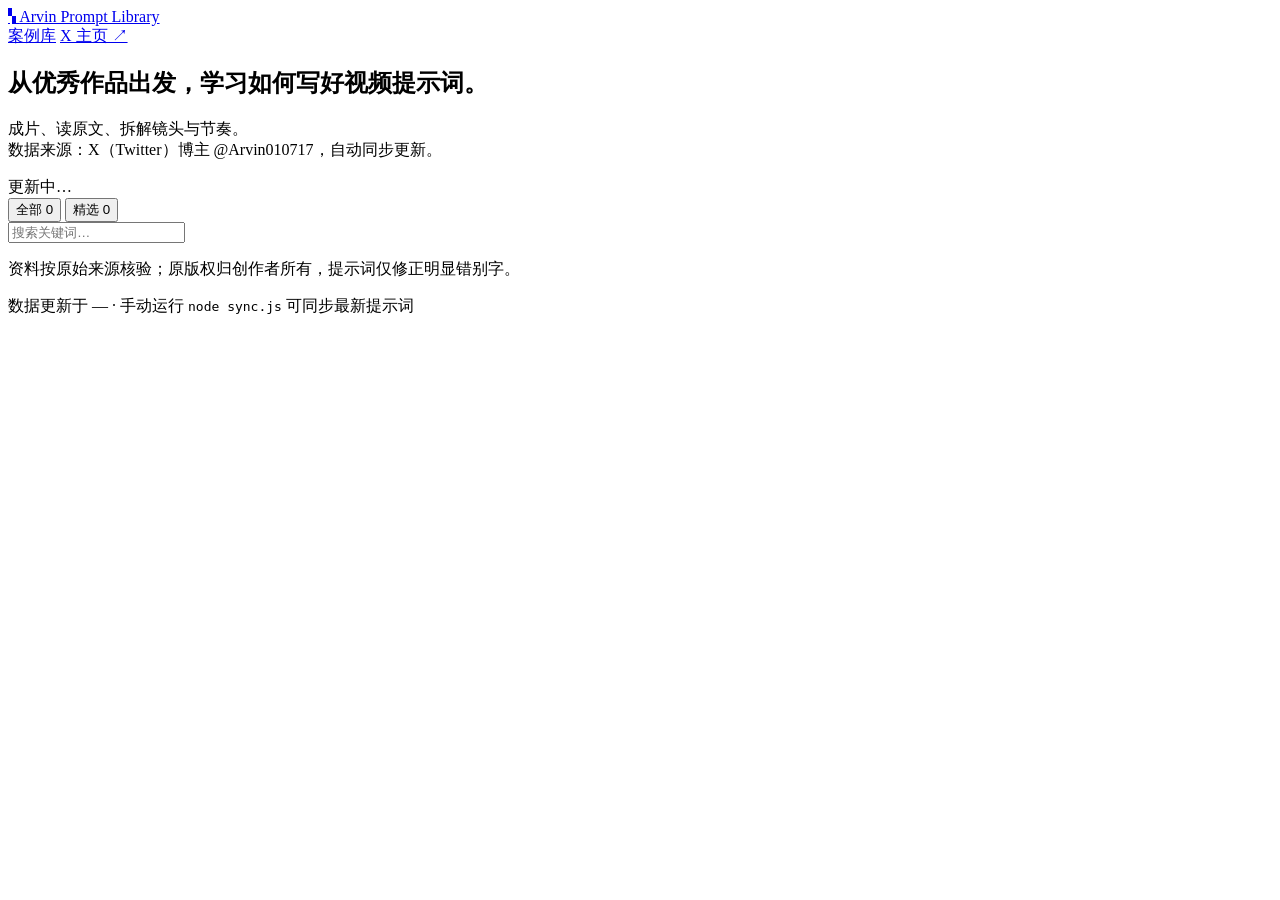
==== index.html @ 3b08d81b "Add files via upload" ====
<!DOCTYPE html>
<html lang="zh-CN">
<head>
  <meta charset="UTF-8">
  <meta name="viewport" content="width=device-width, initial-scale=1.0">
  <title>Arvin010717 提示词库 · 视频生成提示词</title>
  <meta name="description" content="博主 @Arvin010717 的视频生成提示词案例库，含故事板、视频提示词、MJ 首帧提示词。">
  <link rel="stylesheet" href="assets/style.css">
</head>
<body>
  <header class="site-header">
    <div class="container">
      <a class="brand" href="./index.html">
        <span class="brand-mark">▚</span>
        <span class="brand-name">Arvin Prompt Library</span>
      </a>
      <nav class="nav">
        <a href="./index.html" class="active">案例库</a>
        <a href="https://x.com/Arvin010717" target="_blank" rel="noopener">X 主页 ↗</a>
      </nav>
    </div>
  </header>

  <main>
    <section class="hero">
      <div class="container">
        <h1>从优秀作品出发，学习如何写好视频提示词。</h1>
        <p class="hero-sub">成片、读原文、拆解镜头与节奏。<br>数据来源：X（Twitter）博主 @Arvin010717，自动同步更新。</p>
        <div class="meta-line">
          <span id="update-info">更新中…</span>
        </div>
      </div>
    </section>

    <section class="toolbar container">
      <div class="filters" id="filters">
        <button class="filter-btn active" data-filter="all">全部 <span class="count" id="count-all">0</span></button>
        <button class="filter-btn" data-filter="featured">精选 <span class="count" id="count-featured">0</span></button>
      </div>
      <div class="search-box">
        <input type="search" id="search" placeholder="搜索关键词…" autocomplete="off">
      </div>
    </section>

    <section class="cases container">
      <div class="case-grid" id="case-grid">
        <!-- 卡片由 JS 渲染 -->
      </div>
      <div class="empty-state" id="empty-state" hidden>
        <p>没有找到匹配的案例。</p>
      </div>
    </section>
  </main>

  <footer class="site-footer">
    <div class="container">
      <p>资料按原始来源核验；原版权归创作者所有，提示词仅修正明显错别字。</p>
      <p class="footer-meta">数据更新于 <span id="footer-updated">—</span> · 手动运行 <code>node sync.js</code> 可同步最新提示词</p>
    </div>
  </footer>

  <script src="assets/app.js"></script>
</body>
</html>
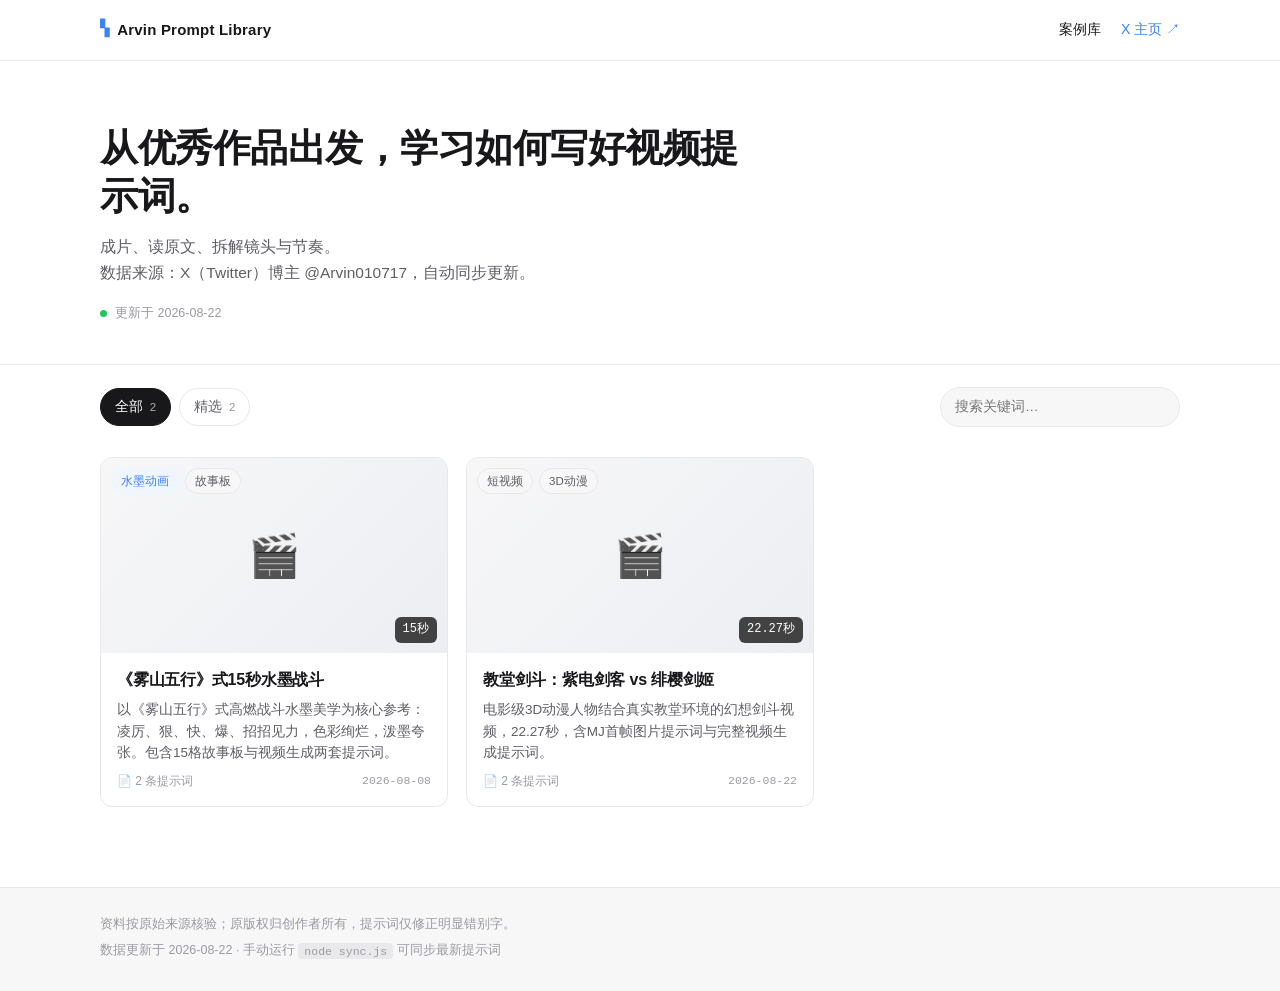
==== commit 1dfdab84: "Add files via upload" ====
--- a/index.html
+++ b/index.html
@@ -5,7 +5,7 @@
   <meta name="viewport" content="width=device-width, initial-scale=1.0">
   <title>Arvin010717 提示词库 · 视频生成提示词</title>
   <meta name="description" content="博主 @Arvin010717 的视频生成提示词案例库，含故事板、视频提示词、MJ 首帧提示词。">
-  <link rel="stylesheet" href="assets/style.css">
+  <link rel="stylesheet" href="style.css">
 </head>
 <body>
   <header class="site-header">
@@ -59,6 +59,6 @@
     </div>
   </footer>
 
-  <script src="assets/app.js"></script>
+  <script src="app.js"></script>
 </body>
 </html>
--- a/style.css
+++ b/style.css
@@ -0,0 +1,177 @@
+/* ============ 简洁白底风格 ============ */
+:root {
+  --bg: #ffffff;
+  --bg-soft: #f7f7f8;
+  --border: #e8e8ea;
+  --text: #18181b;
+  --text-2: #5e5e66;
+  --text-3: #9a9aa2;
+  --accent: #3b82f6;
+  --accent-soft: #eff6ff;
+  --radius: 12px;
+  --shadow: 0 1px 3px rgba(0,0,0,.04), 0 4px 14px rgba(0,0,0,.05);
+  --container: 1080px;
+  --font: -apple-system, BlinkMacSystemFont, "Segoe UI", "PingFang SC", "Hiragino Sans GB", "Microsoft YaHei", sans-serif;
+  --mono: ui-monospace, SFMono-Regular, "SF Mono", Menlo, Consolas, monospace;
+}
+
+* { margin: 0; padding: 0; box-sizing: border-box; }
+html { -webkit-text-size-adjust: 100%; }
+body {
+  font-family: var(--font);
+  background: var(--bg);
+  color: var(--text);
+  line-height: 1.65;
+  min-height: 100vh;
+  display: flex;
+  flex-direction: column;
+}
+.container { width: min(var(--container), calc(100% - 2.5rem)); margin: 0 auto; }
+a { color: inherit; text-decoration: none; }
+
+/* ============ 头部 ============ */
+.site-header {
+  position: sticky;
+  top: 0;
+  z-index: 50;
+  background: rgba(255,255,255,.86);
+  backdrop-filter: blur(12px);
+  -webkit-backdrop-filter: blur(12px);
+  border-bottom: 1px solid var(--border);
+}
+.site-header .container {
+  display: flex;
+  align-items: center;
+  justify-content: space-between;
+  height: 60px;
+}
+.brand { display: flex; align-items: center; gap: 8px; font-weight: 700; font-size: 15px; letter-spacing: .2px; }
+.brand-mark { color: var(--accent); font-size: 18px; }
+.brand-name { color: var(--text); }
+.nav { display: flex; gap: 20px; font-size: 14px; }
+.nav a { color: var(--text-2); transition: color .15s; }
+.nav a.active, .nav a:hover { color: var(--text); }
+.nav a:last-of-type { color: var(--accent); }
+
+/* ============ Hero ============ */
+.hero { padding: 64px 0 40px; border-bottom: 1px solid var(--border); background: var(--bg); }
+.hero h1 { font-size: clamp(24px, 4.3vw, 38px); font-weight: 800; line-height: 1.25; letter-spacing: -.5px; max-width: 640px; }
+.hero-sub { margin-top: 14px; color: var(--text-2); font-size: 15.5px; max-width: 560px; }
+.meta-line { margin-top: 18px; font-size: 12.5px; color: var(--text-3); display: flex; align-items: center; gap: 8px; }
+.meta-line::before { content: ""; width: 7px; height: 7px; border-radius: 50%; background: #22c55e; display: inline-block; }
+
+/* ============ 工具条 ============ */
+.toolbar { display: flex; align-items: center; justify-content: space-between; gap: 16px; padding: 22px 0 4px; flex-wrap: wrap; }
+.filters { display: flex; gap: 8px; }
+.filter-btn {
+  font: inherit; font-size: 13.5px; font-weight: 500;
+  padding: 7px 14px; border-radius: 999px;
+  border: 1px solid var(--border); background: var(--bg);
+  color: var(--text-2); cursor: pointer; transition: all .15s;
+}
+.filter-btn:hover { border-color: #d4d4d8; color: var(--text); }
+.filter-btn.active { background: var(--text); color: #fff; border-color: var(--text); }
+.count { font-size: 11.5px; opacity: .65; margin-left: 3px; }
+.search-box input {
+  font: inherit; font-size: 13.5px;
+  width: 240px; max-width: 100%;
+  padding: 8px 14px; border-radius: 999px;
+  border: 1px solid var(--border); background: var(--bg-soft);
+  outline: none; transition: border .15s, background .15s;
+}
+.search-box input:focus { border-color: var(--accent); background: #fff; }
+
+/* ============ 卡片网格 ============ */
+.cases { padding: 26px 0 80px; }
+.case-grid { display: grid; grid-template-columns: repeat(auto-fill, minmax(300px, 1fr)); gap: 18px; }
+.case-card {
+  display: flex; flex-direction: column;
+  border: 1px solid var(--border); border-radius: var(--radius);
+  background: var(--bg); overflow: hidden;
+  transition: transform .18s ease, box-shadow .18s ease, border-color .18s;
+  cursor: pointer;
+}
+.case-card:hover { transform: translateY(-3px); box-shadow: var(--shadow); border-color: #d8d8dc; }
+.case-card-top { position: relative; aspect-ratio: 16/9; background: linear-gradient(135deg, var(--bg-soft), #eceef2); display: flex; align-items: center; justify-content: center; overflow: hidden; }
+.case-card-top .card-glyph { font-size: 42px; opacity: .9; }
+.case-card-top .badge-row { position: absolute; top: 10px; left: 10px; display: flex; gap: 6px; flex-wrap: wrap; }
+.case-card-top .card-duration { position: absolute; bottom: 10px; right: 10px; background: rgba(0,0,0,.72); color: #fff; font-size: 12px; padding: 3px 8px; border-radius: 6px; font-family: var(--mono); }
+.card-body { padding: 16px 16px 14px; display: flex; flex-direction: column; gap: 8px; flex: 1; }
+.card-title { font-size: 16px; font-weight: 700; line-height: 1.4; letter-spacing: -.2px; }
+.card-summary { font-size: 13.5px; color: var(--text-2); line-height: 1.6; display: -webkit-box; -webkit-line-clamp: 3; -webkit-box-orient: vertical; overflow: hidden; }
+.card-meta { margin-top: auto; display: flex; align-items: center; gap: 8px; font-size: 12px; color: var(--text-3); }
+.tag { display: inline-block; font-size: 11.5px; font-weight: 500; padding: 2.5px 9px; border-radius: 999px; background: var(--bg-soft); color: var(--text-2); border: 1px solid var(--border); }
+.tag.highlight { background: var(--accent-soft); color: var(--accent); border-color: transparent; }
+.card-date { margin-left: auto; font-family: var(--mono); font-size: 11.5px; }
+.case-card .prompt-count { display: inline-flex; align-items: center; gap: 4px; color: var(--text-3); }
+
+/* ============ 空状态 ============ */
+.empty-state { text-align: center; padding: 70px 0; color: var(--text-3); }
+
+/* ============ 详情页 ============ */
+.back-link { display: inline-flex; align-items: center; gap: 6px; font-size: 14px; color: var(--text-2); margin: 26px 0 10px; }
+.back-link:hover { color: var(--text); }
+.detail-head { padding: 8px 0 22px; border-bottom: 1px solid var(--border); }
+.detail-head h1 { font-size: clamp(22px, 3.6vw, 32px); font-weight: 800; letter-spacing: -.4px; line-height: 1.3; }
+.detail-summary { margin-top: 12px; color: var(--text-2); font-size: 15px; max-width: 720px; }
+.detail-meta { margin-top: 18px; display: flex; flex-wrap: wrap; gap: 10px 26px; font-size: 13px; color: var(--text-2); }
+.detail-meta dt { font-size: 11.5px; color: var(--text-3); text-transform: uppercase; letter-spacing: .5px; }
+.detail-meta dd { font-weight: 600; }
+.detail-links { margin-top: 16px; }
+.btn {
+  display: inline-flex; align-items: center; gap: 7px;
+  font: inherit; font-size: 13.5px; font-weight: 600;
+  padding: 8px 16px; border-radius: 999px;
+  border: 1px solid var(--border); background: var(--bg);
+  color: var(--text); cursor: pointer; transition: all .15s;
+}
+.btn:hover { border-color: var(--text); }
+.btn.primary { background: var(--text); color: #fff; border-color: var(--text); }
+.btn.primary:hover { opacity: .85; }
+
+.prompts-section { padding: 30px 0 90px; }
+.prompts-section h2 { font-size: 18px; font-weight: 700; margin-bottom: 4px; display: flex; align-items: center; gap: 8px; }
+.prompts-section h2 .num { color: var(--accent); font-family: var(--mono); font-size: 15px; }
+.section-sub { color: var(--text-3); font-size: 13px; margin-bottom: 20px; }
+
+.prompt-item { border: 1px solid var(--border); border-radius: var(--radius); margin-bottom: 14px; overflow: hidden; background: var(--bg); }
+.prompt-head { display: flex; align-items: center; gap: 14px; padding: 15px 18px; cursor: pointer; user-select: none; transition: background .15s; }
+.prompt-head:hover { background: var(--bg-soft); }
+.prompt-head .idx {
+  width: 34px; height: 34px; flex: none;
+  display: flex; align-items: center; justify-content: center;
+  border-radius: 9px; background: var(--accent-soft); color: var(--accent);
+  font-weight: 700; font-size: 14px; font-family: var(--mono);
+}
+.prompt-head-info { flex: 1; min-width: 0; }
+.prompt-head-info .type { font-weight: 700; font-size: 15px; }
+.prompt-head-info .meta { font-size: 12.5px; color: var(--text-3); margin-top: 2px; display: flex; gap: 12px; flex-wrap: wrap; }
+.prompt-head .chev { color: var(--text-3); font-size: 13px; transition: transform .2s; }
+.prompt-item.open .chev { transform: rotate(180deg); }
+.prompt-body { display: none; border-top: 1px solid var(--border); }
+.prompt-item.open .prompt-body { display: block; }
+.prompt-body-inner { padding: 18px; }
+.prompt-fulltext {
+  font-family: var(--mono); font-size: 12.8px; line-height: 1.85;
+  white-space: pre-wrap; word-break: break-word;
+  color: #2a2a30; background: #fafafa;
+  border: 1px solid var(--border); border-radius: 8px;
+  padding: 16px 18px; max-height: 480px; overflow: auto;
+}
+.copy-btn { margin-bottom: 12px; }
+.copied-flag { color: #16a34a; font-size: 13px; margin-left: 8px; }
+
+/* ============ 页脚 ============ */
+.site-footer { margin-top: auto; border-top: 1px solid var(--border); background: var(--bg-soft); }
+.site-footer .container { padding: 26px 0 30px; font-size: 12.5px; color: var(--text-3); }
+.site-footer .footer-meta { margin-top: 6px; }
+.site-footer code { background: #e9e9ec; padding: 1.5px 6px; border-radius: 4px; font-size: 11.5px; }
+
+/* ============ 响应式 ============ */
+@media (max-width: 640px) {
+  .toolbar { flex-direction: column; align-items: stretch; }
+  .search-box input { width: 100%; }
+  .case-grid { grid-template-columns: 1fr; }
+  .hero { padding: 44px 0 30px; }
+  .detail-meta { gap: 10px 18px; }
+}
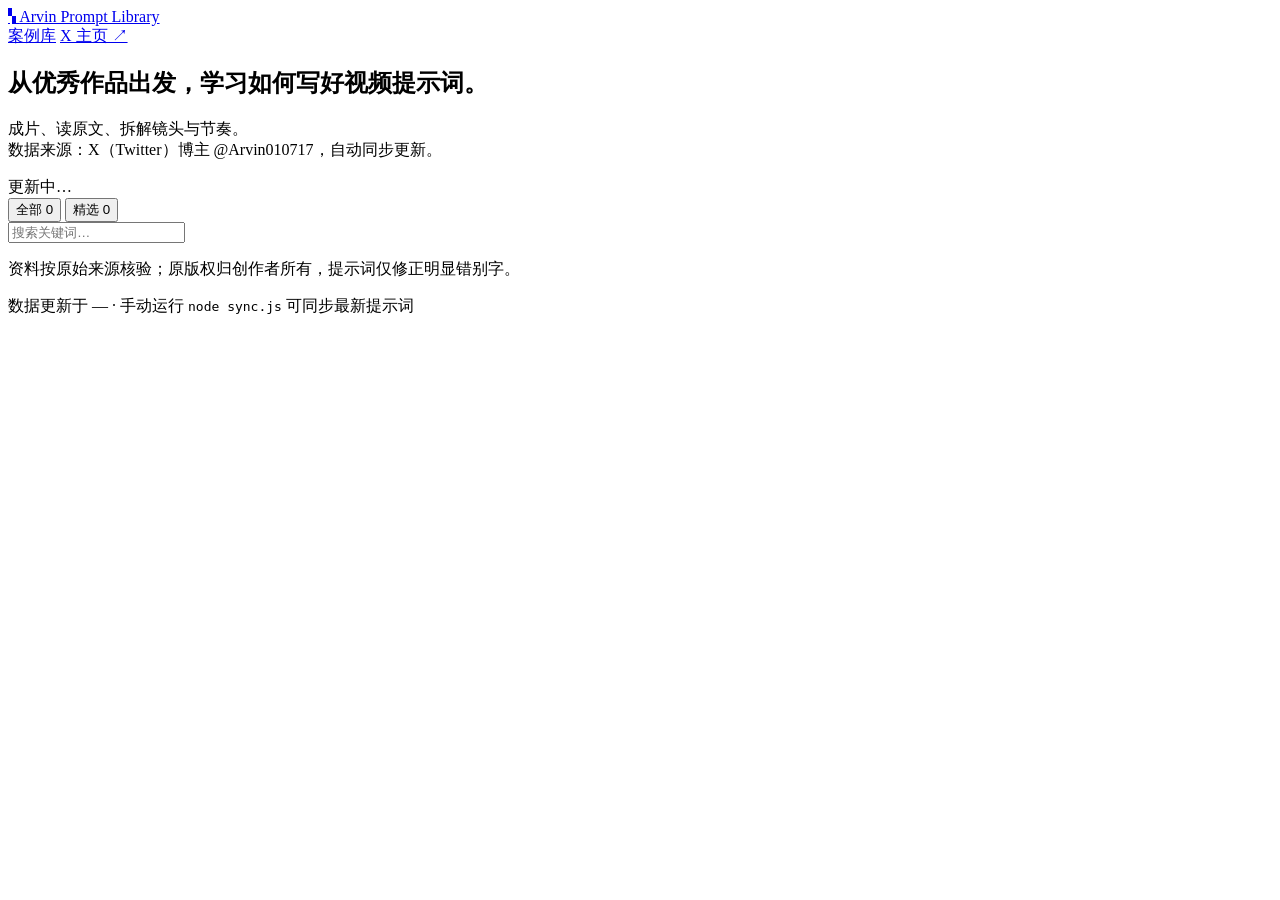
==== commit 968a4c37: "Add files via upload" ====
--- a/index.html
+++ b/index.html
@@ -5,7 +5,7 @@
   <meta name="viewport" content="width=device-width, initial-scale=1.0">
   <title>Arvin010717 提示词库 · 视频生成提示词</title>
   <meta name="description" content="博主 @Arvin010717 的视频生成提示词案例库，含故事板、视频提示词、MJ 首帧提示词。">
-  <link rel="stylesheet" href="style.css">
+  <link rel="stylesheet" href="assets/style.css">
 </head>
 <body>
   <header class="site-header">
@@ -59,6 +59,6 @@
     </div>
   </footer>
 
-  <script src="app.js"></script>
+  <script src="assets/app.js"></script>
 </body>
 </html>
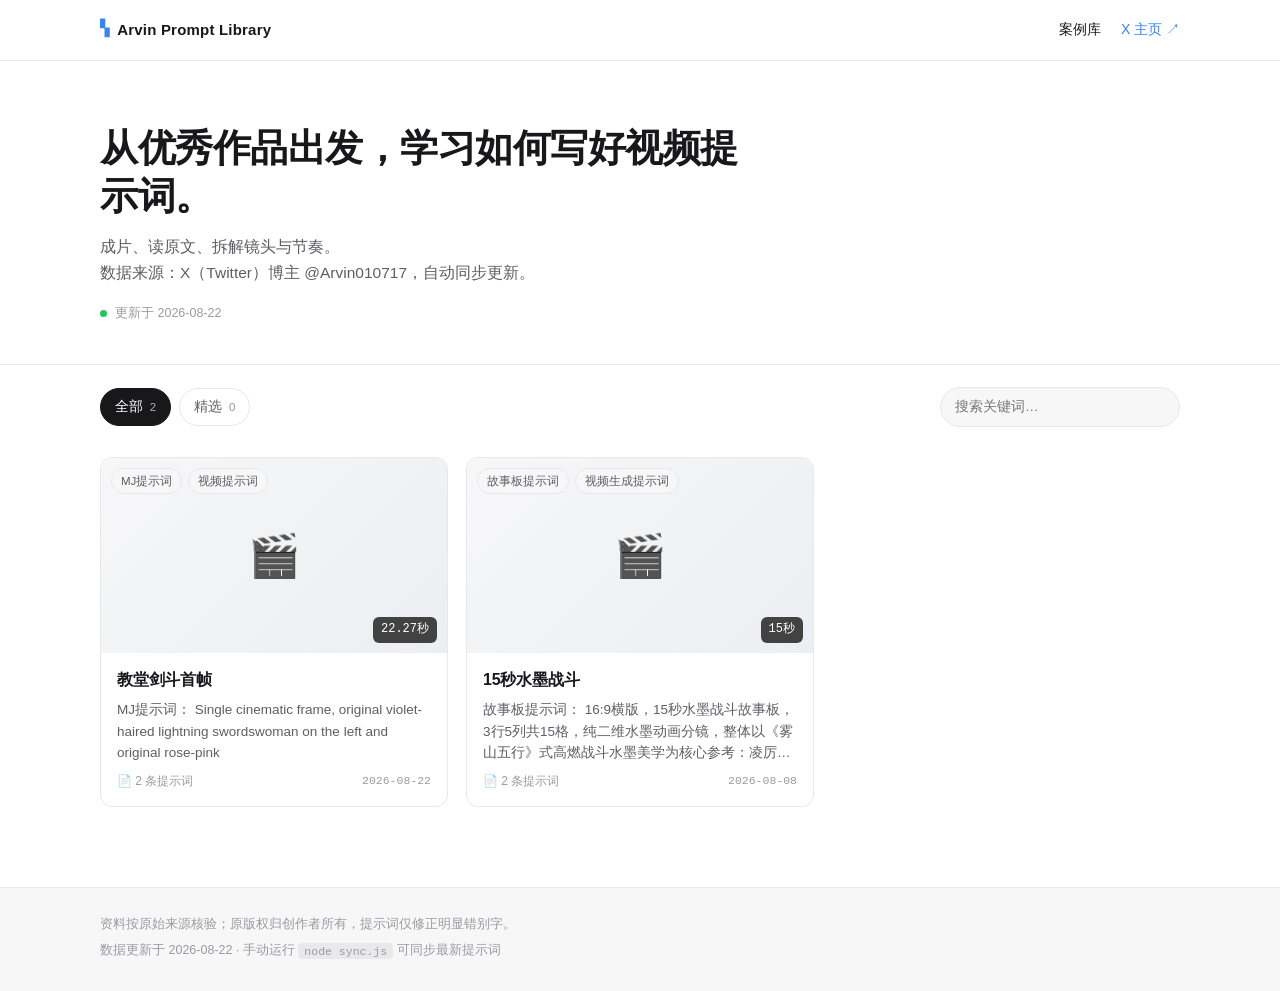
==== commit 3efad349: "Add files via upload" ====
--- a/index.html
+++ b/index.html
@@ -5,7 +5,7 @@
   <meta name="viewport" content="width=device-width, initial-scale=1.0">
   <title>Arvin010717 提示词库 · 视频生成提示词</title>
   <meta name="description" content="博主 @Arvin010717 的视频生成提示词案例库，含故事板、视频提示词、MJ 首帧提示词。">
-  <link rel="stylesheet" href="assets/style.css">
+  <link rel="stylesheet" href="style.css">
 </head>
 <body>
   <header class="site-header">
@@ -59,6 +59,6 @@
     </div>
   </footer>
 
-  <script src="assets/app.js"></script>
+  <script src="app.js"></script>
 </body>
 </html>
--- a/style.css
+++ b/style.css
@@ -0,0 +1,177 @@
+/* ============ 简洁白底风格 ============ */
+:root {
+  --bg: #ffffff;
+  --bg-soft: #f7f7f8;
+  --border: #e8e8ea;
+  --text: #18181b;
+  --text-2: #5e5e66;
+  --text-3: #9a9aa2;
+  --accent: #3b82f6;
+  --accent-soft: #eff6ff;
+  --radius: 12px;
+  --shadow: 0 1px 3px rgba(0,0,0,.04), 0 4px 14px rgba(0,0,0,.05);
+  --container: 1080px;
+  --font: -apple-system, BlinkMacSystemFont, "Segoe UI", "PingFang SC", "Hiragino Sans GB", "Microsoft YaHei", sans-serif;
+  --mono: ui-monospace, SFMono-Regular, "SF Mono", Menlo, Consolas, monospace;
+}
+
+* { margin: 0; padding: 0; box-sizing: border-box; }
+html { -webkit-text-size-adjust: 100%; }
+body {
+  font-family: var(--font);
+  background: var(--bg);
+  color: var(--text);
+  line-height: 1.65;
+  min-height: 100vh;
+  display: flex;
+  flex-direction: column;
+}
+.container { width: min(var(--container), calc(100% - 2.5rem)); margin: 0 auto; }
+a { color: inherit; text-decoration: none; }
+
+/* ============ 头部 ============ */
+.site-header {
+  position: sticky;
+  top: 0;
+  z-index: 50;
+  background: rgba(255,255,255,.86);
+  backdrop-filter: blur(12px);
+  -webkit-backdrop-filter: blur(12px);
+  border-bottom: 1px solid var(--border);
+}
+.site-header .container {
+  display: flex;
+  align-items: center;
+  justify-content: space-between;
+  height: 60px;
+}
+.brand { display: flex; align-items: center; gap: 8px; font-weight: 700; font-size: 15px; letter-spacing: .2px; }
+.brand-mark { color: var(--accent); font-size: 18px; }
+.brand-name { color: var(--text); }
+.nav { display: flex; gap: 20px; font-size: 14px; }
+.nav a { color: var(--text-2); transition: color .15s; }
+.nav a.active, .nav a:hover { color: var(--text); }
+.nav a:last-of-type { color: var(--accent); }
+
+/* ============ Hero ============ */
+.hero { padding: 64px 0 40px; border-bottom: 1px solid var(--border); background: var(--bg); }
+.hero h1 { font-size: clamp(24px, 4.3vw, 38px); font-weight: 800; line-height: 1.25; letter-spacing: -.5px; max-width: 640px; }
+.hero-sub { margin-top: 14px; color: var(--text-2); font-size: 15.5px; max-width: 560px; }
+.meta-line { margin-top: 18px; font-size: 12.5px; color: var(--text-3); display: flex; align-items: center; gap: 8px; }
+.meta-line::before { content: ""; width: 7px; height: 7px; border-radius: 50%; background: #22c55e; display: inline-block; }
+
+/* ============ 工具条 ============ */
+.toolbar { display: flex; align-items: center; justify-content: space-between; gap: 16px; padding: 22px 0 4px; flex-wrap: wrap; }
+.filters { display: flex; gap: 8px; }
+.filter-btn {
+  font: inherit; font-size: 13.5px; font-weight: 500;
+  padding: 7px 14px; border-radius: 999px;
+  border: 1px solid var(--border); background: var(--bg);
+  color: var(--text-2); cursor: pointer; transition: all .15s;
+}
+.filter-btn:hover { border-color: #d4d4d8; color: var(--text); }
+.filter-btn.active { background: var(--text); color: #fff; border-color: var(--text); }
+.count { font-size: 11.5px; opacity: .65; margin-left: 3px; }
+.search-box input {
+  font: inherit; font-size: 13.5px;
+  width: 240px; max-width: 100%;
+  padding: 8px 14px; border-radius: 999px;
+  border: 1px solid var(--border); background: var(--bg-soft);
+  outline: none; transition: border .15s, background .15s;
+}
+.search-box input:focus { border-color: var(--accent); background: #fff; }
+
+/* ============ 卡片网格 ============ */
+.cases { padding: 26px 0 80px; }
+.case-grid { display: grid; grid-template-columns: repeat(auto-fill, minmax(300px, 1fr)); gap: 18px; }
+.case-card {
+  display: flex; flex-direction: column;
+  border: 1px solid var(--border); border-radius: var(--radius);
+  background: var(--bg); overflow: hidden;
+  transition: transform .18s ease, box-shadow .18s ease, border-color .18s;
+  cursor: pointer;
+}
+.case-card:hover { transform: translateY(-3px); box-shadow: var(--shadow); border-color: #d8d8dc; }
+.case-card-top { position: relative; aspect-ratio: 16/9; background: linear-gradient(135deg, var(--bg-soft), #eceef2); display: flex; align-items: center; justify-content: center; overflow: hidden; }
+.case-card-top .card-glyph { font-size: 42px; opacity: .9; }
+.case-card-top .badge-row { position: absolute; top: 10px; left: 10px; display: flex; gap: 6px; flex-wrap: wrap; }
+.case-card-top .card-duration { position: absolute; bottom: 10px; right: 10px; background: rgba(0,0,0,.72); color: #fff; font-size: 12px; padding: 3px 8px; border-radius: 6px; font-family: var(--mono); }
+.card-body { padding: 16px 16px 14px; display: flex; flex-direction: column; gap: 8px; flex: 1; }
+.card-title { font-size: 16px; font-weight: 700; line-height: 1.4; letter-spacing: -.2px; }
+.card-summary { font-size: 13.5px; color: var(--text-2); line-height: 1.6; display: -webkit-box; -webkit-line-clamp: 3; -webkit-box-orient: vertical; overflow: hidden; }
+.card-meta { margin-top: auto; display: flex; align-items: center; gap: 8px; font-size: 12px; color: var(--text-3); }
+.tag { display: inline-block; font-size: 11.5px; font-weight: 500; padding: 2.5px 9px; border-radius: 999px; background: var(--bg-soft); color: var(--text-2); border: 1px solid var(--border); }
+.tag.highlight { background: var(--accent-soft); color: var(--accent); border-color: transparent; }
+.card-date { margin-left: auto; font-family: var(--mono); font-size: 11.5px; }
+.case-card .prompt-count { display: inline-flex; align-items: center; gap: 4px; color: var(--text-3); }
+
+/* ============ 空状态 ============ */
+.empty-state { text-align: center; padding: 70px 0; color: var(--text-3); }
+
+/* ============ 详情页 ============ */
+.back-link { display: inline-flex; align-items: center; gap: 6px; font-size: 14px; color: var(--text-2); margin: 26px 0 10px; }
+.back-link:hover { color: var(--text); }
+.detail-head { padding: 8px 0 22px; border-bottom: 1px solid var(--border); }
+.detail-head h1 { font-size: clamp(22px, 3.6vw, 32px); font-weight: 800; letter-spacing: -.4px; line-height: 1.3; }
+.detail-summary { margin-top: 12px; color: var(--text-2); font-size: 15px; max-width: 720px; }
+.detail-meta { margin-top: 18px; display: flex; flex-wrap: wrap; gap: 10px 26px; font-size: 13px; color: var(--text-2); }
+.detail-meta dt { font-size: 11.5px; color: var(--text-3); text-transform: uppercase; letter-spacing: .5px; }
+.detail-meta dd { font-weight: 600; }
+.detail-links { margin-top: 16px; }
+.btn {
+  display: inline-flex; align-items: center; gap: 7px;
+  font: inherit; font-size: 13.5px; font-weight: 600;
+  padding: 8px 16px; border-radius: 999px;
+  border: 1px solid var(--border); background: var(--bg);
+  color: var(--text); cursor: pointer; transition: all .15s;
+}
+.btn:hover { border-color: var(--text); }
+.btn.primary { background: var(--text); color: #fff; border-color: var(--text); }
+.btn.primary:hover { opacity: .85; }
+
+.prompts-section { padding: 30px 0 90px; }
+.prompts-section h2 { font-size: 18px; font-weight: 700; margin-bottom: 4px; display: flex; align-items: center; gap: 8px; }
+.prompts-section h2 .num { color: var(--accent); font-family: var(--mono); font-size: 15px; }
+.section-sub { color: var(--text-3); font-size: 13px; margin-bottom: 20px; }
+
+.prompt-item { border: 1px solid var(--border); border-radius: var(--radius); margin-bottom: 14px; overflow: hidden; background: var(--bg); }
+.prompt-head { display: flex; align-items: center; gap: 14px; padding: 15px 18px; cursor: pointer; user-select: none; transition: background .15s; }
+.prompt-head:hover { background: var(--bg-soft); }
+.prompt-head .idx {
+  width: 34px; height: 34px; flex: none;
+  display: flex; align-items: center; justify-content: center;
+  border-radius: 9px; background: var(--accent-soft); color: var(--accent);
+  font-weight: 700; font-size: 14px; font-family: var(--mono);
+}
+.prompt-head-info { flex: 1; min-width: 0; }
+.prompt-head-info .type { font-weight: 700; font-size: 15px; }
+.prompt-head-info .meta { font-size: 12.5px; color: var(--text-3); margin-top: 2px; display: flex; gap: 12px; flex-wrap: wrap; }
+.prompt-head .chev { color: var(--text-3); font-size: 13px; transition: transform .2s; }
+.prompt-item.open .chev { transform: rotate(180deg); }
+.prompt-body { display: none; border-top: 1px solid var(--border); }
+.prompt-item.open .prompt-body { display: block; }
+.prompt-body-inner { padding: 18px; }
+.prompt-fulltext {
+  font-family: var(--mono); font-size: 12.8px; line-height: 1.85;
+  white-space: pre-wrap; word-break: break-word;
+  color: #2a2a30; background: #fafafa;
+  border: 1px solid var(--border); border-radius: 8px;
+  padding: 16px 18px; max-height: 480px; overflow: auto;
+}
+.copy-btn { margin-bottom: 12px; }
+.copied-flag { color: #16a34a; font-size: 13px; margin-left: 8px; }
+
+/* ============ 页脚 ============ */
+.site-footer { margin-top: auto; border-top: 1px solid var(--border); background: var(--bg-soft); }
+.site-footer .container { padding: 26px 0 30px; font-size: 12.5px; color: var(--text-3); }
+.site-footer .footer-meta { margin-top: 6px; }
+.site-footer code { background: #e9e9ec; padding: 1.5px 6px; border-radius: 4px; font-size: 11.5px; }
+
+/* ============ 响应式 ============ */
+@media (max-width: 640px) {
+  .toolbar { flex-direction: column; align-items: stretch; }
+  .search-box input { width: 100%; }
+  .case-grid { grid-template-columns: 1fr; }
+  .hero { padding: 44px 0 30px; }
+  .detail-meta { gap: 10px 18px; }
+}
